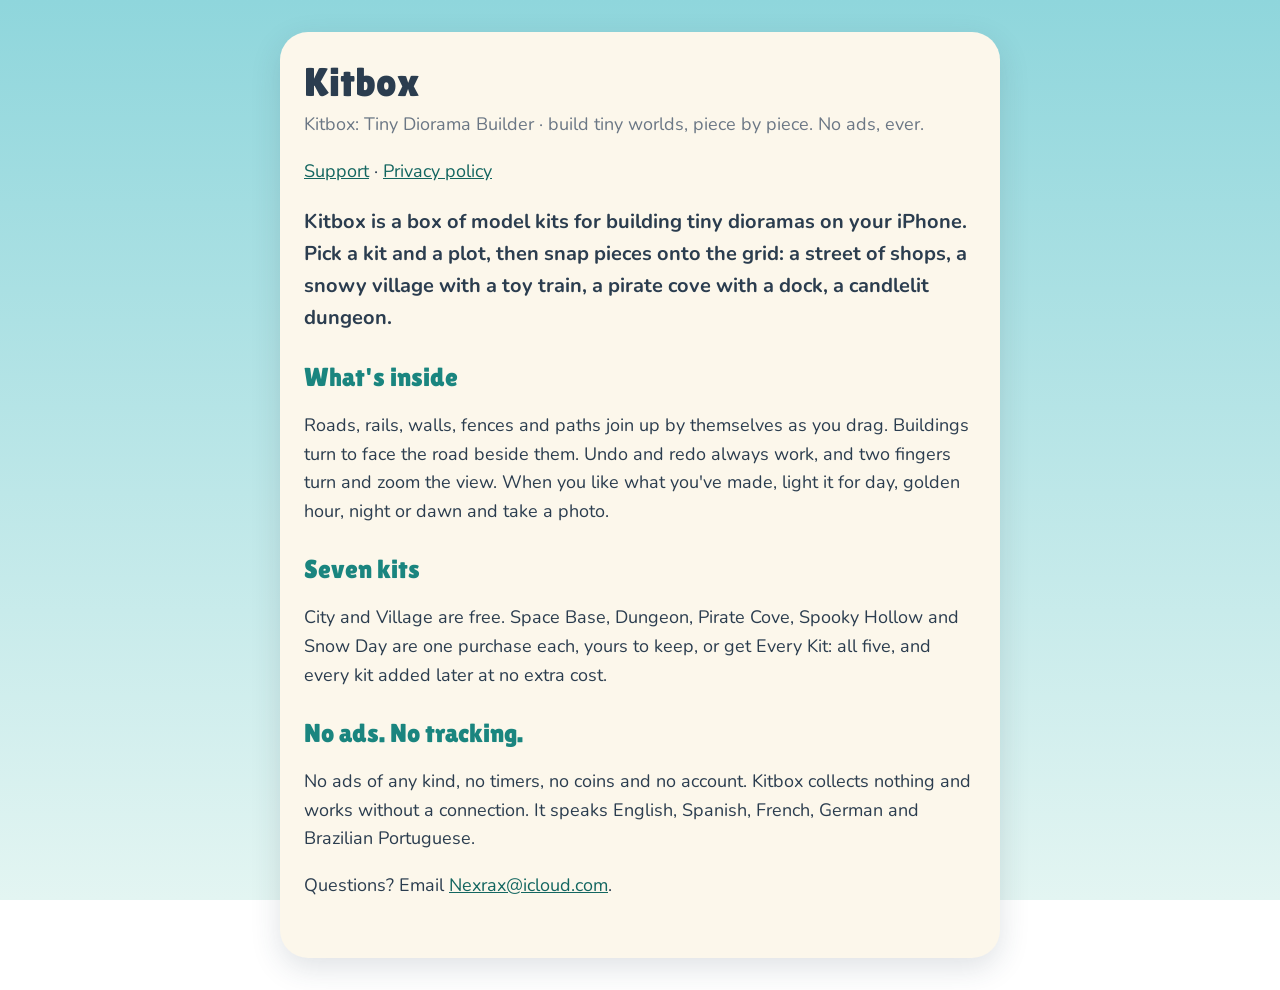
==== index.html @ df3d46a2 "Kitbox site: about, privacy policy and support pages" ====
<!doctype html>
<html lang="en">
<head>
<meta charset="utf-8">
<meta name="viewport" content="width=device-width, initial-scale=1">
<title>Kitbox: Tiny Diorama Builder</title>
<link href="https://fonts.googleapis.com/css2?family=Lilita+One&family=Nunito:wght@400;700;900&display=swap" rel="stylesheet">
<link rel="stylesheet" href="site.css">
</head>
<body>
<main>
<h1>Kitbox</h1>
<p class="meta">Kitbox: Tiny Diorama Builder · build tiny worlds, piece by piece. No ads, ever.</p>

<p><a href="support.html">Support</a> · <a href="privacy.html">Privacy policy</a></p>
<p class="lead">Kitbox is a box of model kits for building tiny dioramas on your iPhone. Pick a kit and a plot, then snap pieces onto the grid: a street of shops, a snowy village with a toy train, a pirate cove with a dock, a candlelit dungeon.</p>

<h2>What's inside</h2>
<p>Roads, rails, walls, fences and paths join up by themselves as you drag. Buildings turn to face the road beside them. Undo and redo always work, and two fingers turn and zoom the view. When you like what you've made, light it for day, golden hour, night or dawn and take a photo.</p>

<h2>Seven kits</h2>
<p>City and Village are free. Space Base, Dungeon, Pirate Cove, Spooky Hollow and Snow Day are one purchase each, yours to keep, or get Every Kit: all five, and every kit added later at no extra cost.</p>

<h2>No ads. No tracking.</h2>
<p>No ads of any kind, no timers, no coins and no account. Kitbox collects nothing and works without a connection. It speaks English, Spanish, French, German and Brazilian Portuguese.</p>

<p>Questions? Email <a href="mailto:Nexrax@icloud.com">Nexrax@icloud.com</a>.</p>
</main>
</body>
</html>
---- site.css ----
:root { --ink: #2B3D4F; --soft: #6B7785; --teal: #1A857F; --paper: #FCF7EB; --sky: #8FD6DC; --mist: #E3F5F2; }
* { box-sizing: border-box; }
body { margin: 0; font: 400 18px/1.6 'Nunito', system-ui, sans-serif; color: var(--ink);
  background: linear-gradient(180deg, var(--sky), var(--mist)) fixed; }
main { max-width: 720px; margin: 32px auto; padding: 28px 24px 40px; background: var(--paper);
  border-radius: 28px; box-shadow: 0 10px 30px rgba(43, 61, 79, .15); }
@media (max-width: 760px) { main { margin: 16px; } }
h1 { font: 400 40px/1.1 'Lilita One', sans-serif; margin: 0 0 6px; }
h2 { font: 400 26px/1.2 'Lilita One', sans-serif; color: var(--teal); margin: 28px 0 6px; }
h3 { font-weight: 900; font-size: 19px; margin: 18px 0 2px; }
.meta { color: var(--soft); margin: 0 0 18px; }
.lead { font-weight: 700; font-size: 20px; }
a { color: #136660; }
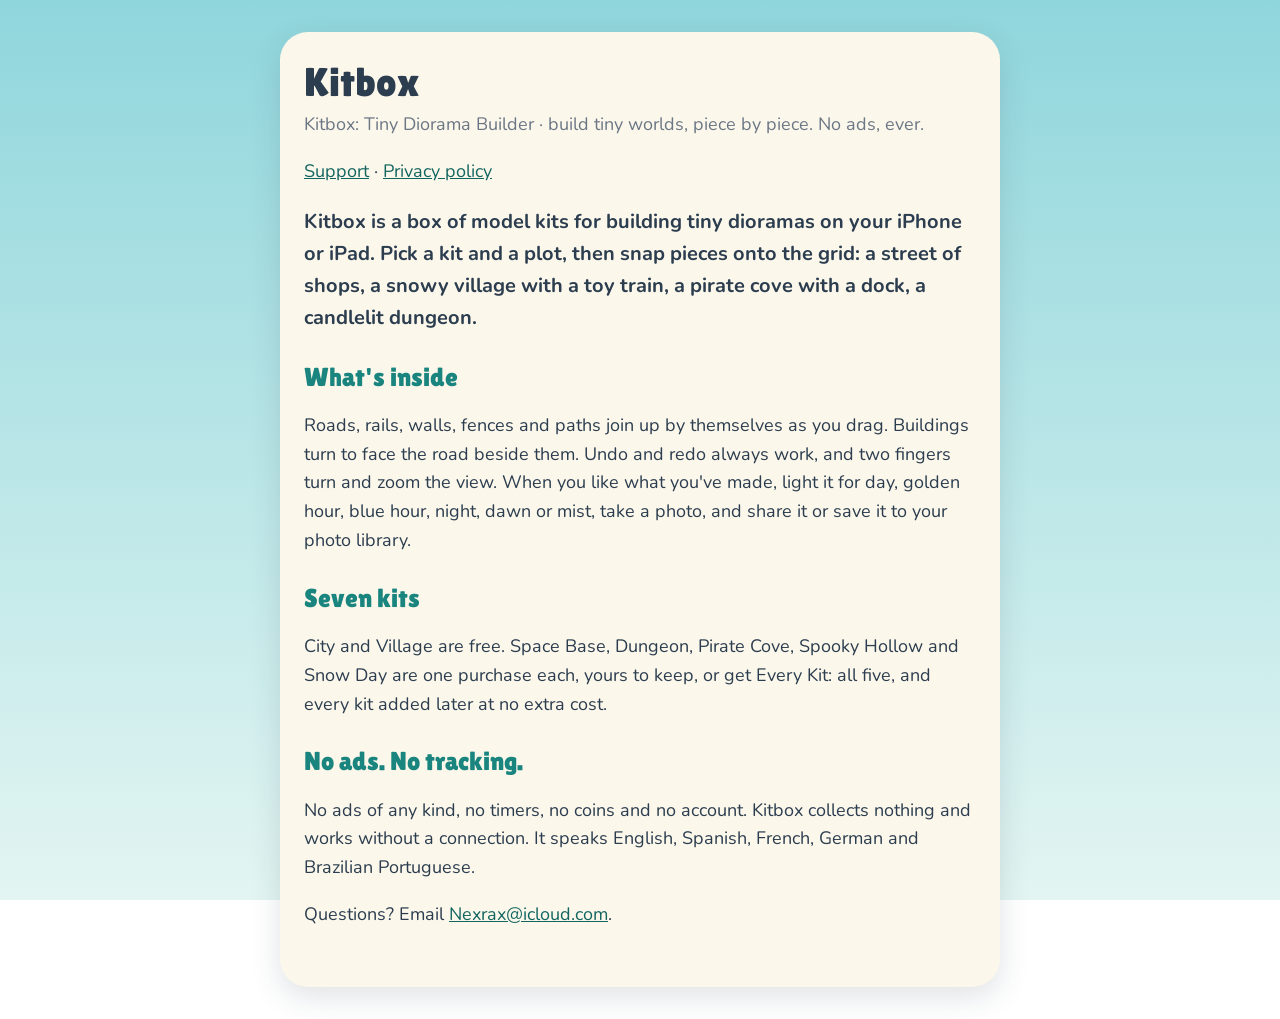
==== commit 06a2c5d5: "Saving and sharing photos: the privacy policy, a support answer, and the six lights Co-Authored-By: " ====
--- a/index.html
+++ b/index.html
@@ -13,10 +13,10 @@
 <p class="meta">Kitbox: Tiny Diorama Builder · build tiny worlds, piece by piece. No ads, ever.</p>
 
 <p><a href="support.html">Support</a> · <a href="privacy.html">Privacy policy</a></p>
-<p class="lead">Kitbox is a box of model kits for building tiny dioramas on your iPhone. Pick a kit and a plot, then snap pieces onto the grid: a street of shops, a snowy village with a toy train, a pirate cove with a dock, a candlelit dungeon.</p>
+<p class="lead">Kitbox is a box of model kits for building tiny dioramas on your iPhone or iPad. Pick a kit and a plot, then snap pieces onto the grid: a street of shops, a snowy village with a toy train, a pirate cove with a dock, a candlelit dungeon.</p>
 
 <h2>What's inside</h2>
-<p>Roads, rails, walls, fences and paths join up by themselves as you drag. Buildings turn to face the road beside them. Undo and redo always work, and two fingers turn and zoom the view. When you like what you've made, light it for day, golden hour, night or dawn and take a photo.</p>
+<p>Roads, rails, walls, fences and paths join up by themselves as you drag. Buildings turn to face the road beside them. Undo and redo always work, and two fingers turn and zoom the view. When you like what you've made, light it for day, golden hour, blue hour, night, dawn or mist, take a photo, and share it or save it to your photo library.</p>
 
 <h2>Seven kits</h2>
 <p>City and Village are free. Space Base, Dungeon, Pirate Cove, Spooky Hollow and Snow Day are one purchase each, yours to keep, or get Every Kit: all five, and every kit added later at no extra cost.</p>
